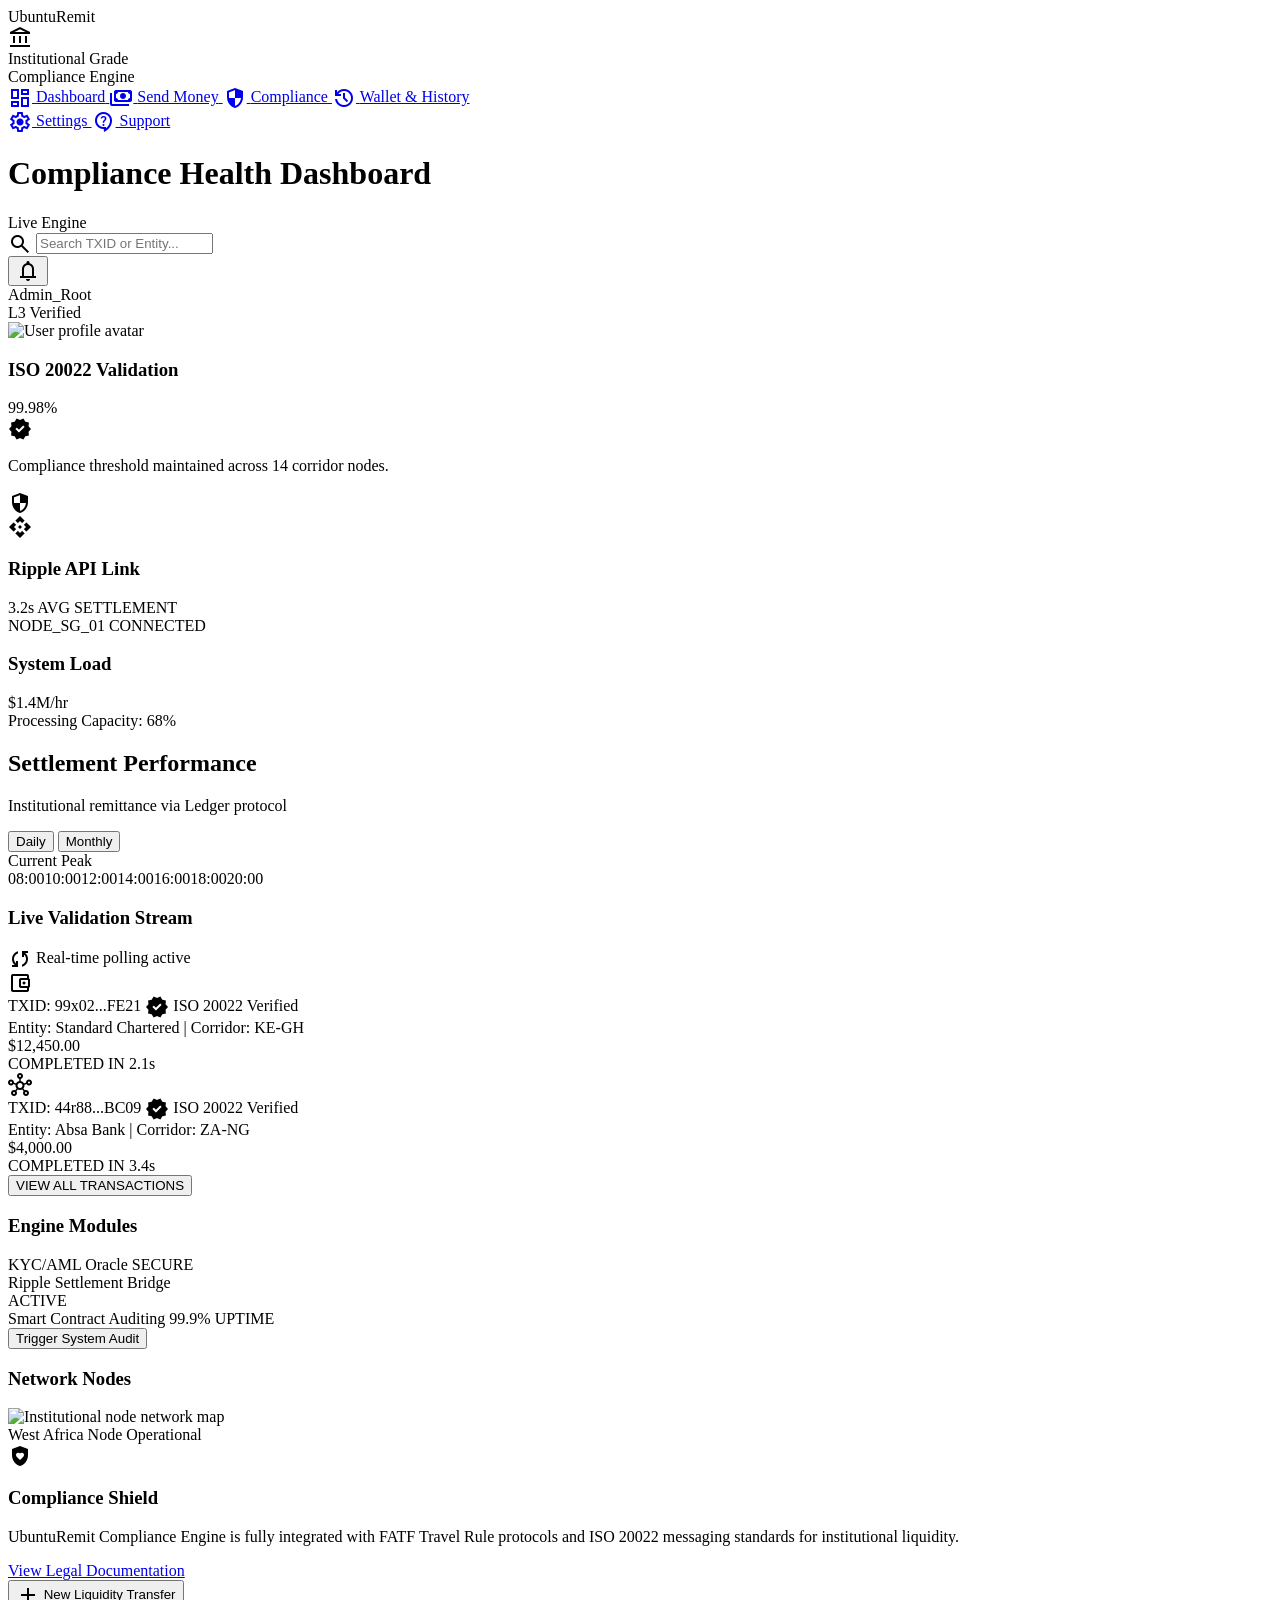
==== apps/web/compliance.html @ 3b30c659 "chore: bootstrap project scaffold, design docs, and the HTML client Bootstraps UbuntuRemit from the " ====
<!DOCTYPE html>

<html class="light" lang="en"><head>
<meta charset="utf-8"/>
<meta content="width=device-width, initial-scale=1.0" name="viewport"/>
<title>UbuntuRemit Compliance Engine</title>
<script src="https://cdn.tailwindcss.com?plugins=forms,container-queries"></script>
<link href="https://fonts.googleapis.com/css2?family=Manrope:wght@400;600;700;800&amp;family=Inter:wght@400;500;600&amp;display=swap" rel="stylesheet"/>
<link href="https://fonts.googleapis.com/css2?family=Material+Symbols+Outlined:wght,FILL@100..700,0..1&amp;display=swap" rel="stylesheet"/>
<link href="https://fonts.googleapis.com/css2?family=Material+Symbols+Outlined:wght,FILL@100..700,0..1&amp;display=swap" rel="stylesheet"/>
<script id="tailwind-config">
        tailwind.config = {
            darkMode: "class",
            theme: {
                extend: {
                    colors: {
                        "on-primary-fixed-variant": "#24501e",
                        "on-secondary": "#ffffff",
                        "outline-variant": "#c2c9bb",
                        "surface-container": "#edeeed",
                        "primary": "#164212",
                        "surface-dim": "#d9dad9",
                        "outline": "#72796d",
                        "on-primary": "#ffffff",
                        "on-primary-fixed": "#002201",
                        "tertiary": "#2b3b49",
                        "on-secondary-fixed": "#241a00",
                        "secondary-fixed": "#ffe088",
                        "on-surface": "#191c1c",
                        "on-tertiary-fixed-variant": "#394857",
                        "on-secondary-fixed-variant": "#574500",
                        "surface-variant": "#e1e3e2",
                        "on-surface-variant": "#42493e",
                        "on-secondary-container": "#745c00",
                        "secondary-fixed-dim": "#e9c349",
                        "secondary": "#735c00",
                        "on-error-container": "#93000a",
                        "surface-container-lowest": "#ffffff",
                        "error-container": "#ffdad6",
                        "tertiary-container": "#425261",
                        "on-primary-container": "#9ed090",
                        "primary-container": "#2e5a27",
                        "surface-container-low": "#f3f4f3",
                        "tertiary-fixed": "#d4e4f6",
                        "surface-container-highest": "#e1e3e2",
                        "surface-container-high": "#e7e8e7",
                        "on-error": "#ffffff",
                        "inverse-primary": "#a1d493",
                        "surface-bright": "#f9f9f8",
                        "background": "#f9f9f8",
                        "surface": "#f9f9f8",
                        "inverse-surface": "#2e3131",
                        "on-tertiary": "#ffffff",
                        "error": "#ba1a1a",
                        "tertiary-fixed-dim": "#b8c8da",
                        "secondary-container": "#fed65b",
                        "inverse-on-surface": "#f0f1f0",
                        "primary-fixed-dim": "#a1d493",
                        "primary-fixed": "#bdf0ad",
                        "on-background": "#191c1c",
                        "surface-tint": "#3c6934",
                        "on-tertiary-fixed": "#0d1d2a",
                        "on-tertiary-container": "#b4c5d6"
                    },
                    fontFamily: {
                        "headline": ["Manrope"],
                        "body": ["Inter"],
                        "label": ["Inter"]
                    },
                    borderRadius: {"DEFAULT": "0.25rem", "lg": "0.5rem", "xl": "1.5rem", "full": "9999px"},
                },
            },
        }
    </script>
<style>
        .material-symbols-outlined {
            font-variation-settings: 'FILL' 0, 'wght' 400, 'GRAD' 0, 'opsz' 24;
            vertical-align: middle;
        }
        .glass-nav {
            backdrop-filter: blur(20px);
            -webkit-backdrop-filter: blur(20px);
        }
        .custom-scrollbar::-webkit-scrollbar {
            width: 4px;
        }
        .custom-scrollbar::-webkit-scrollbar-track {
            background: transparent;
        }
        .custom-scrollbar::-webkit-scrollbar-thumb {
            background: #c2c9bb;
            border-radius: 10px;
        }
    </style>
</head>
<body class="bg-surface font-body text-on-surface antialiased custom-scrollbar">
<!-- SideNavBar Implementation -->
<aside class="hidden md:flex flex-col h-screen w-64 fixed left-0 top-0 bg-[#f9f9f8] border-r-0 z-40 py-6 space-y-4">
<div class="px-6 mb-8">
<div class="text-[#164212] font-black uppercase tracking-widest text-xs mb-1">UbuntuRemit</div>
<div class="flex items-center gap-2">
<div class="w-8 h-8 rounded-lg bg-primary flex items-center justify-center text-white">
<span class="material-symbols-outlined text-sm" data-icon="account_balance">account_balance</span>
</div>
<div>
<div class="font-headline font-semibold text-sm text-[#164212]">Institutional Grade</div>
<div class="text-[10px] text-outline uppercase tracking-tighter">Compliance Engine</div>
</div>
</div>
</div>
<nav class="flex-1 space-y-1">
<a class="flex items-center px-4 py-3 mx-2 text-slate-600 hover:bg-slate-200/50 rounded-xl transition-all duration-200 group" href="#">
<span class="material-symbols-outlined mr-3 group-hover:translate-x-1 transition-transform" data-icon="dashboard">dashboard</span>
<span class="font-headline font-semibold text-sm">Dashboard</span>
</a>
<a class="flex items-center px-4 py-3 mx-2 text-slate-600 hover:bg-slate-200/50 rounded-xl transition-all duration-200 group" href="send-money.html">
<span class="material-symbols-outlined mr-3 group-hover:translate-x-1 transition-transform" data-icon="payments">payments</span>
<span class="font-headline font-semibold text-sm">Send Money</span>
</a>
<a class="flex items-center px-4 py-3 mx-2 bg-[#164212] text-white rounded-xl transition-all duration-200" href="compliance.html">
<span class="material-symbols-outlined mr-3" data-icon="security" style="font-variation-settings: 'FILL' 1;">security</span>
<span class="font-headline font-semibold text-sm">Compliance</span>
</a>
<a class="flex items-center px-4 py-3 mx-2 text-slate-600 hover:bg-slate-200/50 rounded-xl transition-all duration-200 group" href="wallet.html">
<span class="material-symbols-outlined mr-3 group-hover:translate-x-1 transition-transform" data-icon="history">history</span>
<span class="font-headline font-semibold text-sm">Wallet &amp; History</span>
</a>
</nav>
<div class="px-4 mt-auto pt-4 space-y-1 border-t border-outline-variant/20">
<a class="flex items-center px-4 py-2 text-slate-600 hover:bg-slate-200/50 rounded-xl text-sm font-semibold" href="#">
<span class="material-symbols-outlined mr-3" data-icon="settings">settings</span> Settings
            </a>
<a class="flex items-center px-4 py-2 text-slate-600 hover:bg-slate-200/50 rounded-xl text-sm font-semibold" href="#">
<span class="material-symbols-outlined mr-3" data-icon="contact_support">contact_support</span> Support
            </a>
</div>
</aside>
<!-- TopAppBar Implementation -->
<header class="fixed top-0 w-full z-30 md:pl-64">
<div class="bg-[#f9f9f8]/70 backdrop-blur-md px-6 py-3 flex justify-between items-center shadow-sm shadow-[#191c1c]/5">
<div class="flex items-center gap-4">
<h1 class="font-headline tracking-tight font-bold text-lg text-[#164212]">Compliance Health Dashboard</h1>
<span class="bg-primary-fixed text-on-primary-fixed px-3 py-0.5 rounded-full text-[10px] font-bold uppercase tracking-widest">Live Engine</span>
</div>
<div class="flex items-center gap-4">
<div class="hidden sm:flex items-center bg-surface-container-high px-4 py-1.5 rounded-full">
<span class="material-symbols-outlined text-outline text-sm mr-2" data-icon="search">search</span>
<input class="bg-transparent border-none focus:ring-0 text-sm w-48 font-body" placeholder="Search TXID or Entity..." type="text"/>
</div>
<button class="p-2 text-slate-500 hover:bg-slate-100 rounded-full transition-colors relative">
<span class="material-symbols-outlined" data-icon="notifications">notifications</span>
<span class="absolute top-2 right-2 w-2 h-2 bg-secondary rounded-full border-2 border-white"></span>
</button>
<div class="flex items-center gap-3 pl-2 border-l border-outline-variant/30">
<div class="text-right hidden lg:block">
<div class="text-xs font-bold text-on-surface">Admin_Root</div>
<div class="text-[10px] text-outline font-semibold">L3 Verified</div>
</div>
<img alt="User profile avatar" class="w-8 h-8 rounded-full border border-primary/20 object-cover" data-alt="Close up portrait of a professional African man in a suit looking confident in an office setting" src="https://lh3.googleusercontent.com/aida-public/[base64]"/>
</div>
</div>
</div>
</header>
<!-- Main Content Canvas -->
<main class="pt-20 pb-12 md:pl-64 min-h-screen">
<div class="max-w-7xl mx-auto px-6">
<!-- Hero Stats Bento Grid -->
<div class="grid grid-cols-1 md:grid-cols-4 gap-6 mb-8">
<!-- ISO 20022 Success Rate -->
<div class="md:col-span-2 bg-surface-container-low p-6 rounded-xl relative overflow-hidden group">
<div class="relative z-10">
<div class="flex justify-between items-start mb-4">
<div>
<h3 class="text-outline-variant text-xs font-bold uppercase tracking-widest mb-1">ISO 20022 Validation</h3>
<div class="text-4xl font-headline font-black text-primary">99.98%</div>
</div>
<span class="material-symbols-outlined text-secondary text-4xl" data-icon="verified" style="font-variation-settings: 'FILL' 1;">verified</span>
</div>
<div class="flex items-end gap-1 h-12 mb-4">
<div class="w-full bg-primary/20 h-8 rounded-sm"></div>
<div class="w-full bg-primary/30 h-10 rounded-sm"></div>
<div class="w-full bg-primary/40 h-12 rounded-sm"></div>
<div class="w-full bg-primary h-11 rounded-sm"></div>
<div class="w-full bg-primary h-12 rounded-sm"></div>
<div class="w-full bg-primary/80 h-10 rounded-sm"></div>
</div>
<p class="text-sm text-on-surface-variant font-medium">Compliance threshold maintained across 14 corridor nodes.</p>
</div>
<div class="absolute -right-4 -bottom-4 opacity-5 group-hover:scale-110 transition-transform duration-700">
<span class="material-symbols-outlined text-9xl text-primary" data-icon="security">security</span>
</div>
</div>
<!-- Settlement Status Card -->
<div class="bg-surface-container p-6 rounded-xl flex flex-col justify-between">
<div>
<div class="flex items-center gap-2 mb-2">
<span class="material-symbols-outlined text-secondary text-lg" data-icon="api">api</span>
<h3 class="text-on-surface font-bold text-sm">Ripple API Link</h3>
</div>
<div class="flex items-baseline gap-2">
<span class="text-2xl font-headline font-bold text-on-surface">3.2s</span>
<span class="text-primary font-bold text-xs">AVG SETTLEMENT</span>
</div>
</div>
<div class="mt-4 flex items-center gap-2 text-[10px] font-bold">
<span class="w-2 h-2 rounded-full bg-primary"></span>
<span class="text-on-surface-variant">NODE_SG_01 CONNECTED</span>
</div>
</div>
<!-- Transaction Volume -->
<div class="bg-primary text-white p-6 rounded-xl flex flex-col justify-between">
<div>
<h3 class="text-primary-fixed-dim text-xs font-bold uppercase tracking-widest mb-1">System Load</h3>
<div class="text-2xl font-headline font-bold">$1.4M<span class="text-sm font-normal opacity-70">/hr</span></div>
</div>
<div class="mt-4 h-1.5 w-full bg-white/10 rounded-full overflow-hidden">
<div class="h-full bg-secondary-fixed w-2/3"></div>
</div>
<span class="text-[10px] font-bold mt-2 opacity-80 uppercase">Processing Capacity: 68%</span>
</div>
</div>
<!-- Visualization Section: Real-time Analytics -->
<div class="grid grid-cols-1 lg:grid-cols-3 gap-8">
<!-- Main Chart Area -->
<div class="lg:col-span-2 space-y-8">
<section class="bg-surface-container-lowest p-8 rounded-xl shadow-sm shadow-on-surface/5">
<div class="flex justify-between items-center mb-8">
<div>
<h2 class="font-headline font-extrabold text-xl text-primary">Settlement Performance</h2>
<p class="text-on-surface-variant text-sm">Institutional remittance via Ledger protocol</p>
</div>
<div class="flex gap-2">
<button class="px-4 py-1.5 rounded-full text-xs font-bold bg-surface-container-high text-on-surface">Daily</button>
<button class="px-4 py-1.5 rounded-full text-xs font-bold text-outline">Monthly</button>
</div>
</div>
<!-- Pseudo-Chart Visualization -->
<div class="relative h-64 w-full flex items-end justify-between px-2">
<div class="absolute inset-0 flex flex-col justify-between pointer-events-none">
<div class="border-b border-outline-variant/20 w-full h-0"></div>
<div class="border-b border-outline-variant/20 w-full h-0"></div>
<div class="border-b border-outline-variant/20 w-full h-0"></div>
<div class="border-b border-outline-variant/20 w-full h-0"></div>
</div>
<!-- Bars -->
<div class="w-8 bg-surface-container-high rounded-t-lg transition-all hover:bg-secondary h-[40%]"></div>
<div class="w-8 bg-surface-container-high rounded-t-lg transition-all hover:bg-secondary h-[60%]"></div>
<div class="w-8 bg-surface-container-high rounded-t-lg transition-all hover:bg-secondary h-[55%]"></div>
<div class="w-8 bg-primary rounded-t-lg transition-all hover:bg-primary-container h-[85%] relative group">
<div class="absolute -top-10 left-1/2 -translate-x-1/2 bg-on-surface text-white text-[10px] py-1 px-2 rounded opacity-0 group-hover:opacity-100 transition-opacity whitespace-nowrap">Current Peak</div>
</div>
<div class="w-8 bg-surface-container-high rounded-t-lg transition-all hover:bg-secondary h-[45%]"></div>
<div class="w-8 bg-surface-container-high rounded-t-lg transition-all hover:bg-secondary h-[70%]"></div>
<div class="w-8 bg-primary/60 rounded-t-lg transition-all hover:bg-primary h-[92%]"></div>
<div class="w-8 bg-surface-container-high rounded-t-lg transition-all hover:bg-secondary h-[50%]"></div>
<div class="w-8 bg-surface-container-high rounded-t-lg transition-all hover:bg-secondary h-[65%]"></div>
<div class="w-8 bg-secondary rounded-t-lg transition-all h-[10%]"></div>
</div>
<div class="flex justify-between mt-4 text-[10px] font-bold text-outline-variant px-2">
<span>08:00</span><span>10:00</span><span>12:00</span><span>14:00</span><span>16:00</span><span>18:00</span><span>20:00</span>
</div>
</section>
<!-- Transaction Health Feed -->
<section class="bg-surface-container-low rounded-xl overflow-hidden">
<div class="p-6 border-b border-outline-variant/20 flex justify-between items-center">
<h3 class="font-headline font-bold text-primary">Live Validation Stream</h3>
<div class="flex items-center gap-2 text-xs font-semibold text-on-surface-variant">
<span class="material-symbols-outlined text-sm text-primary" data-icon="sync">sync</span>
                                Real-time polling active
                            </div>
</div>
<div class="divide-y divide-outline-variant/10">
<!-- Stream Item 1 -->
<div class="p-4 flex items-center justify-between hover:bg-surface-container-high transition-colors">
<div class="flex items-center gap-4">
<div class="w-10 h-10 rounded-full bg-white flex items-center justify-center text-primary">
<span class="material-symbols-outlined" data-icon="account_balance_wallet">account_balance_wallet</span>
</div>
<div>
<div class="text-sm font-bold flex items-center gap-2">
                                            TXID: 99x02...FE21 
                                            <span class="flex items-center text-[10px] bg-primary-fixed text-on-primary-fixed px-2 py-0.5 rounded-full">
<span class="material-symbols-outlined text-[12px] mr-1" data-icon="verified" style="font-variation-settings: 'FILL' 1;">verified</span>
                                                ISO 20022 Verified
                                            </span>
</div>
<div class="text-[10px] text-outline uppercase tracking-tight">Entity: Standard Chartered | Corridor: KE-GH</div>
</div>
</div>
<div class="text-right">
<div class="text-sm font-black text-on-surface">$12,450.00</div>
<div class="text-[10px] font-bold text-primary">COMPLETED IN 2.1s</div>
</div>
</div>
<!-- Stream Item 2 -->
<div class="p-4 flex items-center justify-between hover:bg-surface-container-high transition-colors">
<div class="flex items-center gap-4">
<div class="w-10 h-10 rounded-full bg-white flex items-center justify-center text-primary">
<span class="material-symbols-outlined" data-icon="hub">hub</span>
</div>
<div>
<div class="text-sm font-bold flex items-center gap-2">
                                            TXID: 44r88...BC09 
                                            <span class="flex items-center text-[10px] bg-primary-fixed text-on-primary-fixed px-2 py-0.5 rounded-full">
<span class="material-symbols-outlined text-[12px] mr-1" data-icon="verified" style="font-variation-settings: 'FILL' 1;">verified</span>
                                                ISO 20022 Verified
                                            </span>
</div>
<div class="text-[10px] text-outline uppercase tracking-tight">Entity: Absa Bank | Corridor: ZA-NG</div>
</div>
</div>
<div class="text-right">
<div class="text-sm font-black text-on-surface">$4,000.00</div>
<div class="text-[10px] font-bold text-primary">COMPLETED IN 3.4s</div>
</div>
</div>
</div>
<button class="w-full py-4 text-xs font-bold text-primary hover:bg-primary/5 transition-colors">VIEW ALL TRANSACTIONS</button>
</section>
</div>
<!-- Right Sidebar Modules -->
<div class="space-y-8">
<!-- Compliance Engine Status -->
<section class="bg-surface-container-highest p-6 rounded-xl relative overflow-hidden">
<h3 class="font-headline font-bold text-on-surface mb-6">Engine Modules</h3>
<div class="space-y-4 relative z-10">
<div class="flex items-center justify-between">
<span class="text-sm font-medium">KYC/AML Oracle</span>
<span class="text-[10px] font-bold bg-primary text-white px-2 py-0.5 rounded">SECURE</span>
</div>
<div class="flex items-center justify-between">
<span class="text-sm font-medium">Ripple Settlement Bridge</span>
<div class="flex items-center gap-1">
<span class="w-1.5 h-1.5 rounded-full bg-primary animate-pulse"></span>
<span class="text-[10px] font-bold text-primary">ACTIVE</span>
</div>
</div>
<div class="flex items-center justify-between">
<span class="text-sm font-medium">Smart Contract Auditing</span>
<span class="text-[10px] font-bold bg-secondary text-on-secondary-fixed px-2 py-0.5 rounded">99.9% UPTIME</span>
</div>
</div>
<div class="mt-8 pt-6 border-t border-outline-variant/30 text-center">
<button class="w-full bg-primary text-white py-3 rounded-xl font-bold text-sm shadow-md shadow-primary/20 hover:scale-[1.02] transition-transform">Trigger System Audit</button>
</div>
<!-- Background Pattern -->
<div class="absolute -top-10 -right-10 w-32 h-32 bg-primary/5 rounded-full blur-3xl"></div>
</section>
<!-- Map/Corridor Health -->
<section class="bg-surface-container-low p-6 rounded-xl">
<h3 class="font-headline font-bold text-on-surface mb-4">Network Nodes</h3>
<div class="aspect-square bg-surface-container-high rounded-xl mb-4 relative overflow-hidden">
<img alt="Institutional node network map" class="w-full h-full object-cover opacity-80 mix-blend-multiply" data-alt="Modern stylized map of Africa and Europe with glowing connection lines and dots representing bank data nodes" src="https://lh3.googleusercontent.com/aida-public/[base64]"/>
<div class="absolute top-1/2 left-1/2 w-4 h-4 bg-secondary rounded-full border-4 border-white shadow-lg animate-ping"></div>
<div class="absolute top-1/4 right-1/3 w-3 h-3 bg-primary rounded-full border-2 border-white shadow-lg"></div>
<div class="absolute bottom-1/4 left-1/3 w-3 h-3 bg-primary rounded-full border-2 border-white shadow-lg"></div>
</div>
<div class="flex justify-between items-center text-xs font-bold text-outline uppercase tracking-wider">
<span>West Africa Node</span>
<span class="text-primary">Operational</span>
</div>
</section>
<!-- Trust Shield Glass Card -->
<div class="bg-white/40 backdrop-blur-xl p-6 rounded-xl border border-white/50 shadow-xl shadow-primary/5">
<div class="flex items-center gap-3 mb-4">
<div class="w-10 h-10 rounded-full bg-secondary-fixed flex items-center justify-center">
<span class="material-symbols-outlined text-secondary" data-icon="shield_with_heart" style="font-variation-settings: 'FILL' 1;">shield_with_heart</span>
</div>
<h3 class="font-headline font-extrabold text-primary">Compliance Shield</h3>
</div>
<p class="text-xs text-on-surface-variant leading-relaxed mb-4">
                            UbuntuRemit Compliance Engine is fully integrated with FATF Travel Rule protocols and ISO 20022 messaging standards for institutional liquidity.
                        </p>
<a class="text-xs font-black text-secondary uppercase tracking-widest border-b-2 border-secondary/20 pb-1" href="#">View Legal Documentation</a>
</div>
</div>
</div>
</div>
</main>
<!-- Floating Action for Admins -->
<div class="fixed bottom-8 right-8 z-50">
<button class="flex items-center gap-2 bg-primary text-white px-6 py-4 rounded-full shadow-2xl shadow-primary/40 hover:scale-105 active:scale-95 transition-all">
<span class="material-symbols-outlined" data-icon="add">add</span>
<span class="font-headline font-bold uppercase tracking-widest text-xs">New Liquidity Transfer</span>
</button>
</div>
</body></html>
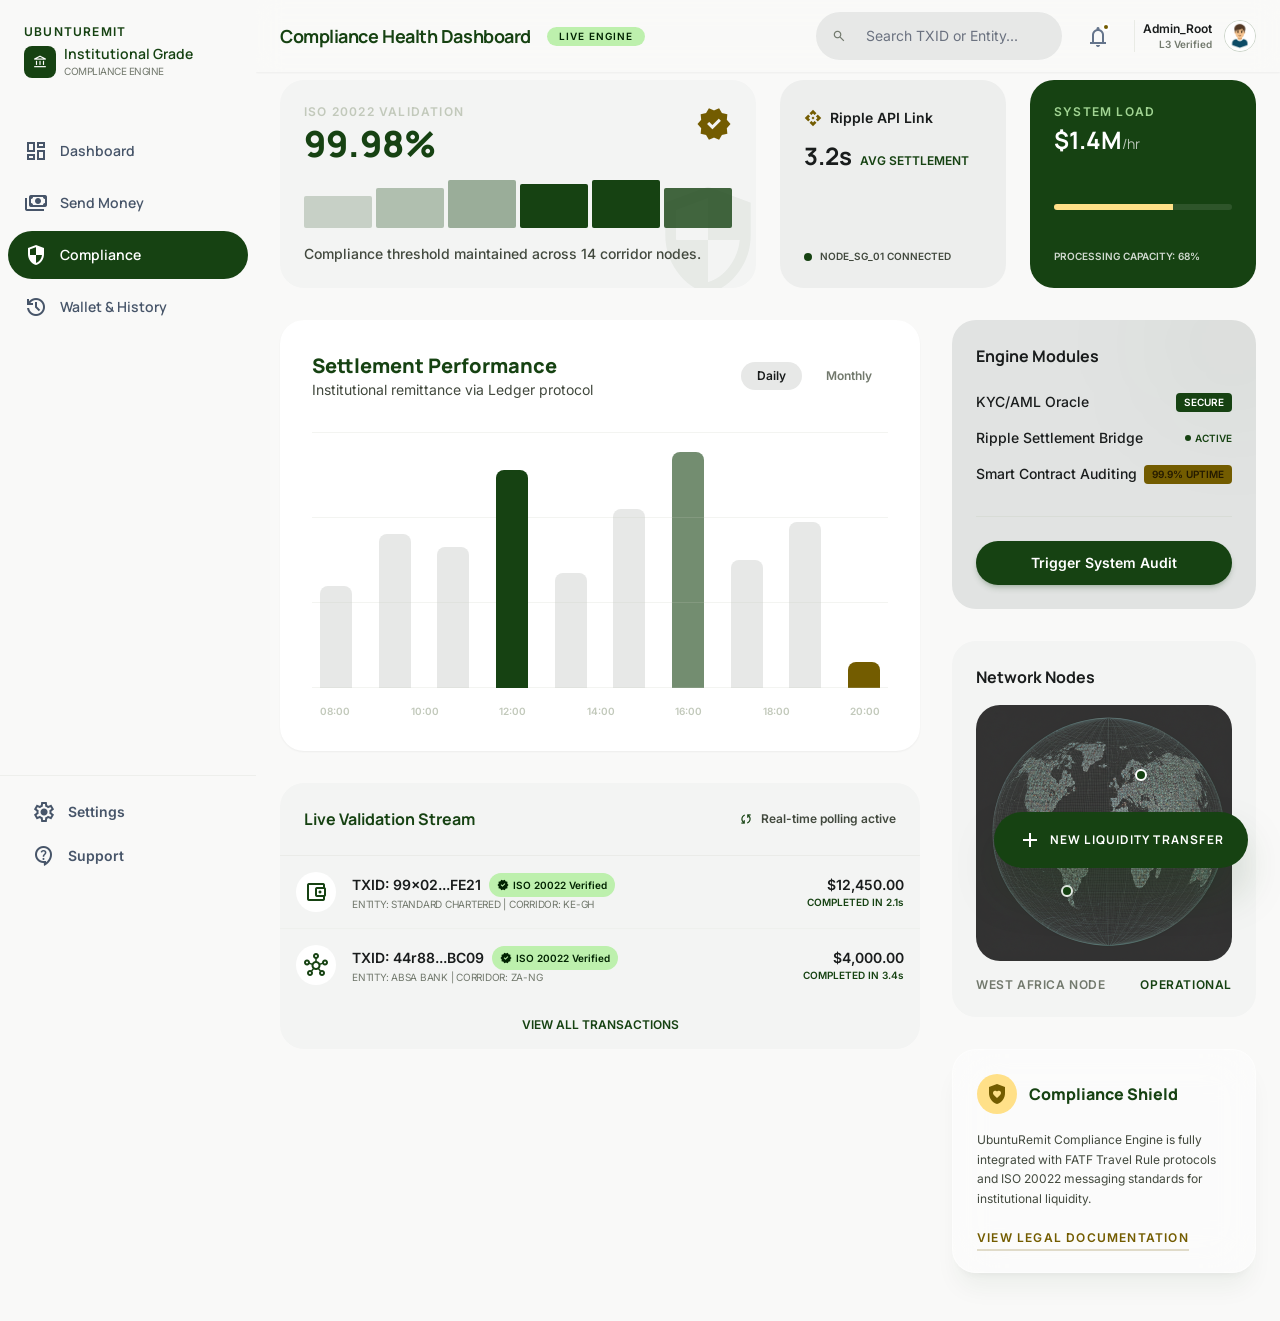
==== commit 432fc38f: "feat(web): T024 self-host external runtime dependencies (Tailwind JS, Google Fonts, and avatars)" ====
--- a/apps/web/compliance.html
+++ b/apps/web/compliance.html
@@ -4,10 +4,8 @@
 <meta charset="utf-8"/>
 <meta content="width=device-width, initial-scale=1.0" name="viewport"/>
 <title>UbuntuRemit Compliance Engine</title>
-<script src="https://cdn.tailwindcss.com?plugins=forms,container-queries"></script>
-<link href="https://fonts.googleapis.com/css2?family=Manrope:wght@400;600;700;800&amp;family=Inter:wght@400;500;600&amp;display=swap" rel="stylesheet"/>
-<link href="https://fonts.googleapis.com/css2?family=Material+Symbols+Outlined:wght,FILL@100..700,0..1&amp;display=swap" rel="stylesheet"/>
-<link href="https://fonts.googleapis.com/css2?family=Material+Symbols+Outlined:wght,FILL@100..700,0..1&amp;display=swap" rel="stylesheet"/>
+<script src="assets/tailwind.js"></script>
+<link href="assets/fonts.css" rel="stylesheet"/>
 <script id="tailwind-config">
         tailwind.config = {
             darkMode: "class",
@@ -156,7 +154,7 @@
 <div class="text-xs font-bold text-on-surface">Admin_Root</div>
 <div class="text-[10px] text-outline font-semibold">L3 Verified</div>
 </div>
-<img alt="User profile avatar" class="w-8 h-8 rounded-full border border-primary/20 object-cover" data-alt="Close up portrait of a professional African man in a suit looking confident in an office setting" src="https://lh3.googleusercontent.com/aida-public/[base64]"/>
+<img alt="User profile avatar" class="w-8 h-8 rounded-full border border-primary/20 object-cover" data-alt="Close up portrait of a professional African man in a suit looking confident in an office setting" src="assets/images/compliance_reviewer1.png"/>
 </div>
 </div>
 </div>
@@ -350,7 +348,7 @@
 <section class="bg-surface-container-low p-6 rounded-xl">
 <h3 class="font-headline font-bold text-on-surface mb-4">Network Nodes</h3>
 <div class="aspect-square bg-surface-container-high rounded-xl mb-4 relative overflow-hidden">
-<img alt="Institutional node network map" class="w-full h-full object-cover opacity-80 mix-blend-multiply" data-alt="Modern stylized map of Africa and Europe with glowing connection lines and dots representing bank data nodes" src="https://lh3.googleusercontent.com/aida-public/[base64]"/>
+<img alt="Institutional node network map" class="w-full h-full object-cover opacity-80 mix-blend-multiply" data-alt="Modern stylized map of Africa and Europe with glowing connection lines and dots representing bank data nodes" src="assets/images/compliance_reviewer2.png"/>
 <div class="absolute top-1/2 left-1/2 w-4 h-4 bg-secondary rounded-full border-4 border-white shadow-lg animate-ping"></div>
 <div class="absolute top-1/4 right-1/3 w-3 h-3 bg-primary rounded-full border-2 border-white shadow-lg"></div>
 <div class="absolute bottom-1/4 left-1/3 w-3 h-3 bg-primary rounded-full border-2 border-white shadow-lg"></div>
--- a/apps/web/assets/fonts.css
+++ b/apps/web/assets/fonts.css
@@ -0,0 +1,487 @@
+
+/* https://fonts.googleapis.com/css2?family=Manrope:wght@400;500;600;700;800&family=Inter:wght@400;500;600&display=swap */
+/* cyrillic-ext */
+@font-face {
+  font-family: 'Inter';
+  font-style: normal;
+  font-weight: 400;
+  font-display: swap;
+  src: url(fonts/font_8.woff2) format('woff2');
+  unicode-range: U+0460-052F, U+1C80-1C8A, U+20B4, U+2DE0-2DFF, U+A640-A69F, U+FE2E-FE2F;
+}
+/* cyrillic */
+@font-face {
+  font-family: 'Inter';
+  font-style: normal;
+  font-weight: 400;
+  font-display: swap;
+  src: url(fonts/font_13.woff2) format('woff2');
+  unicode-range: U+0301, U+0400-045F, U+0490-0491, U+04B0-04B1, U+2116;
+}
+/* greek-ext */
+@font-face {
+  font-family: 'Inter';
+  font-style: normal;
+  font-weight: 400;
+  font-display: swap;
+  src: url(fonts/font_7.woff2) format('woff2');
+  unicode-range: U+1F00-1FFF;
+}
+/* greek */
+@font-face {
+  font-family: 'Inter';
+  font-style: normal;
+  font-weight: 400;
+  font-display: swap;
+  src: url(fonts/font_4.woff2) format('woff2');
+  unicode-range: U+0370-0377, U+037A-037F, U+0384-038A, U+038C, U+038E-03A1, U+03A3-03FF;
+}
+/* vietnamese */
+@font-face {
+  font-family: 'Inter';
+  font-style: normal;
+  font-weight: 400;
+  font-display: swap;
+  src: url(fonts/font_6.woff2) format('woff2');
+  unicode-range: U+0102-0103, U+0110-0111, U+0128-0129, U+0168-0169, U+01A0-01A1, U+01AF-01B0, U+0300-0301, U+0303-0304, U+0308-0309, U+0323, U+0329, U+1EA0-1EF9, U+20AB;
+}
+/* latin-ext */
+@font-face {
+  font-family: 'Inter';
+  font-style: normal;
+  font-weight: 400;
+  font-display: swap;
+  src: url(fonts/font_11.woff2) format('woff2');
+  unicode-range: U+0100-02BA, U+02BD-02C5, U+02C7-02CC, U+02CE-02D7, U+02DD-02FF, U+0304, U+0308, U+0329, U+1D00-1DBF, U+1E00-1E9F, U+1EF2-1EFF, U+2020, U+20A0-20AB, U+20AD-20C0, U+2113, U+2C60-2C7F, U+A720-A7FF;
+}
+/* latin */
+@font-face {
+  font-family: 'Inter';
+  font-style: normal;
+  font-weight: 400;
+  font-display: swap;
+  src: url(fonts/font_5.woff2) format('woff2');
+  unicode-range: U+0000-00FF, U+0131, U+0152-0153, U+02BB-02BC, U+02C6, U+02DA, U+02DC, U+0304, U+0308, U+0329, U+2000-206F, U+20AC, U+2122, U+2191, U+2193, U+2212, U+2215, U+FEFF, U+FFFD;
+}
+/* cyrillic-ext */
+@font-face {
+  font-family: 'Inter';
+  font-style: normal;
+  font-weight: 500;
+  font-display: swap;
+  src: url(fonts/font_8.woff2) format('woff2');
+  unicode-range: U+0460-052F, U+1C80-1C8A, U+20B4, U+2DE0-2DFF, U+A640-A69F, U+FE2E-FE2F;
+}
+/* cyrillic */
+@font-face {
+  font-family: 'Inter';
+  font-style: normal;
+  font-weight: 500;
+  font-display: swap;
+  src: url(fonts/font_13.woff2) format('woff2');
+  unicode-range: U+0301, U+0400-045F, U+0490-0491, U+04B0-04B1, U+2116;
+}
+/* greek-ext */
+@font-face {
+  font-family: 'Inter';
+  font-style: normal;
+  font-weight: 500;
+  font-display: swap;
+  src: url(fonts/font_7.woff2) format('woff2');
+  unicode-range: U+1F00-1FFF;
+}
+/* greek */
+@font-face {
+  font-family: 'Inter';
+  font-style: normal;
+  font-weight: 500;
+  font-display: swap;
+  src: url(fonts/font_4.woff2) format('woff2');
+  unicode-range: U+0370-0377, U+037A-037F, U+0384-038A, U+038C, U+038E-03A1, U+03A3-03FF;
+}
+/* vietnamese */
+@font-face {
+  font-family: 'Inter';
+  font-style: normal;
+  font-weight: 500;
+  font-display: swap;
+  src: url(fonts/font_6.woff2) format('woff2');
+  unicode-range: U+0102-0103, U+0110-0111, U+0128-0129, U+0168-0169, U+01A0-01A1, U+01AF-01B0, U+0300-0301, U+0303-0304, U+0308-0309, U+0323, U+0329, U+1EA0-1EF9, U+20AB;
+}
+/* latin-ext */
+@font-face {
+  font-family: 'Inter';
+  font-style: normal;
+  font-weight: 500;
+  font-display: swap;
+  src: url(fonts/font_11.woff2) format('woff2');
+  unicode-range: U+0100-02BA, U+02BD-02C5, U+02C7-02CC, U+02CE-02D7, U+02DD-02FF, U+0304, U+0308, U+0329, U+1D00-1DBF, U+1E00-1E9F, U+1EF2-1EFF, U+2020, U+20A0-20AB, U+20AD-20C0, U+2113, U+2C60-2C7F, U+A720-A7FF;
+}
+/* latin */
+@font-face {
+  font-family: 'Inter';
+  font-style: normal;
+  font-weight: 500;
+  font-display: swap;
+  src: url(fonts/font_5.woff2) format('woff2');
+  unicode-range: U+0000-00FF, U+0131, U+0152-0153, U+02BB-02BC, U+02C6, U+02DA, U+02DC, U+0304, U+0308, U+0329, U+2000-206F, U+20AC, U+2122, U+2191, U+2193, U+2212, U+2215, U+FEFF, U+FFFD;
+}
+/* cyrillic-ext */
+@font-face {
+  font-family: 'Inter';
+  font-style: normal;
+  font-weight: 600;
+  font-display: swap;
+  src: url(fonts/font_8.woff2) format('woff2');
+  unicode-range: U+0460-052F, U+1C80-1C8A, U+20B4, U+2DE0-2DFF, U+A640-A69F, U+FE2E-FE2F;
+}
+/* cyrillic */
+@font-face {
+  font-family: 'Inter';
+  font-style: normal;
+  font-weight: 600;
+  font-display: swap;
+  src: url(fonts/font_13.woff2) format('woff2');
+  unicode-range: U+0301, U+0400-045F, U+0490-0491, U+04B0-04B1, U+2116;
+}
+/* greek-ext */
+@font-face {
+  font-family: 'Inter';
+  font-style: normal;
+  font-weight: 600;
+  font-display: swap;
+  src: url(fonts/font_7.woff2) format('woff2');
+  unicode-range: U+1F00-1FFF;
+}
+/* greek */
+@font-face {
+  font-family: 'Inter';
+  font-style: normal;
+  font-weight: 600;
+  font-display: swap;
+  src: url(fonts/font_4.woff2) format('woff2');
+  unicode-range: U+0370-0377, U+037A-037F, U+0384-038A, U+038C, U+038E-03A1, U+03A3-03FF;
+}
+/* vietnamese */
+@font-face {
+  font-family: 'Inter';
+  font-style: normal;
+  font-weight: 600;
+  font-display: swap;
+  src: url(fonts/font_6.woff2) format('woff2');
+  unicode-range: U+0102-0103, U+0110-0111, U+0128-0129, U+0168-0169, U+01A0-01A1, U+01AF-01B0, U+0300-0301, U+0303-0304, U+0308-0309, U+0323, U+0329, U+1EA0-1EF9, U+20AB;
+}
+/* latin-ext */
+@font-face {
+  font-family: 'Inter';
+  font-style: normal;
+  font-weight: 600;
+  font-display: swap;
+  src: url(fonts/font_11.woff2) format('woff2');
+  unicode-range: U+0100-02BA, U+02BD-02C5, U+02C7-02CC, U+02CE-02D7, U+02DD-02FF, U+0304, U+0308, U+0329, U+1D00-1DBF, U+1E00-1E9F, U+1EF2-1EFF, U+2020, U+20A0-20AB, U+20AD-20C0, U+2113, U+2C60-2C7F, U+A720-A7FF;
+}
+/* latin */
+@font-face {
+  font-family: 'Inter';
+  font-style: normal;
+  font-weight: 600;
+  font-display: swap;
+  src: url(fonts/font_5.woff2) format('woff2');
+  unicode-range: U+0000-00FF, U+0131, U+0152-0153, U+02BB-02BC, U+02C6, U+02DA, U+02DC, U+0304, U+0308, U+0329, U+2000-206F, U+20AC, U+2122, U+2191, U+2193, U+2212, U+2215, U+FEFF, U+FFFD;
+}
+/* cyrillic-ext */
+@font-face {
+  font-family: 'Manrope';
+  font-style: normal;
+  font-weight: 400;
+  font-display: swap;
+  src: url(fonts/font_3.woff2) format('woff2');
+  unicode-range: U+0460-052F, U+1C80-1C8A, U+20B4, U+2DE0-2DFF, U+A640-A69F, U+FE2E-FE2F;
+}
+/* cyrillic */
+@font-face {
+  font-family: 'Manrope';
+  font-style: normal;
+  font-weight: 400;
+  font-display: swap;
+  src: url(fonts/font_9.woff2) format('woff2');
+  unicode-range: U+0301, U+0400-045F, U+0490-0491, U+04B0-04B1, U+2116;
+}
+/* greek */
+@font-face {
+  font-family: 'Manrope';
+  font-style: normal;
+  font-weight: 400;
+  font-display: swap;
+  src: url(fonts/font_12.woff2) format('woff2');
+  unicode-range: U+0370-0377, U+037A-037F, U+0384-038A, U+038C, U+038E-03A1, U+03A3-03FF;
+}
+/* vietnamese */
+@font-face {
+  font-family: 'Manrope';
+  font-style: normal;
+  font-weight: 400;
+  font-display: swap;
+  src: url(fonts/font_1.woff2) format('woff2');
+  unicode-range: U+0102-0103, U+0110-0111, U+0128-0129, U+0168-0169, U+01A0-01A1, U+01AF-01B0, U+0300-0301, U+0303-0304, U+0308-0309, U+0323, U+0329, U+1EA0-1EF9, U+20AB;
+}
+/* latin-ext */
+@font-face {
+  font-family: 'Manrope';
+  font-style: normal;
+  font-weight: 400;
+  font-display: swap;
+  src: url(fonts/font_2.woff2) format('woff2');
+  unicode-range: U+0100-02BA, U+02BD-02C5, U+02C7-02CC, U+02CE-02D7, U+02DD-02FF, U+0304, U+0308, U+0329, U+1D00-1DBF, U+1E00-1E9F, U+1EF2-1EFF, U+2020, U+20A0-20AB, U+20AD-20C0, U+2113, U+2C60-2C7F, U+A720-A7FF;
+}
+/* latin */
+@font-face {
+  font-family: 'Manrope';
+  font-style: normal;
+  font-weight: 400;
+  font-display: swap;
+  src: url(fonts/font_10.woff2) format('woff2');
+  unicode-range: U+0000-00FF, U+0131, U+0152-0153, U+02BB-02BC, U+02C6, U+02DA, U+02DC, U+0304, U+0308, U+0329, U+2000-206F, U+20AC, U+2122, U+2191, U+2193, U+2212, U+2215, U+FEFF, U+FFFD;
+}
+/* cyrillic-ext */
+@font-face {
+  font-family: 'Manrope';
+  font-style: normal;
+  font-weight: 500;
+  font-display: swap;
+  src: url(fonts/font_3.woff2) format('woff2');
+  unicode-range: U+0460-052F, U+1C80-1C8A, U+20B4, U+2DE0-2DFF, U+A640-A69F, U+FE2E-FE2F;
+}
+/* cyrillic */
+@font-face {
+  font-family: 'Manrope';
+  font-style: normal;
+  font-weight: 500;
+  font-display: swap;
+  src: url(fonts/font_9.woff2) format('woff2');
+  unicode-range: U+0301, U+0400-045F, U+0490-0491, U+04B0-04B1, U+2116;
+}
+/* greek */
+@font-face {
+  font-family: 'Manrope';
+  font-style: normal;
+  font-weight: 500;
+  font-display: swap;
+  src: url(fonts/font_12.woff2) format('woff2');
+  unicode-range: U+0370-0377, U+037A-037F, U+0384-038A, U+038C, U+038E-03A1, U+03A3-03FF;
+}
+/* vietnamese */
+@font-face {
+  font-family: 'Manrope';
+  font-style: normal;
+  font-weight: 500;
+  font-display: swap;
+  src: url(fonts/font_1.woff2) format('woff2');
+  unicode-range: U+0102-0103, U+0110-0111, U+0128-0129, U+0168-0169, U+01A0-01A1, U+01AF-01B0, U+0300-0301, U+0303-0304, U+0308-0309, U+0323, U+0329, U+1EA0-1EF9, U+20AB;
+}
+/* latin-ext */
+@font-face {
+  font-family: 'Manrope';
+  font-style: normal;
+  font-weight: 500;
+  font-display: swap;
+  src: url(fonts/font_2.woff2) format('woff2');
+  unicode-range: U+0100-02BA, U+02BD-02C5, U+02C7-02CC, U+02CE-02D7, U+02DD-02FF, U+0304, U+0308, U+0329, U+1D00-1DBF, U+1E00-1E9F, U+1EF2-1EFF, U+2020, U+20A0-20AB, U+20AD-20C0, U+2113, U+2C60-2C7F, U+A720-A7FF;
+}
+/* latin */
+@font-face {
+  font-family: 'Manrope';
+  font-style: normal;
+  font-weight: 500;
+  font-display: swap;
+  src: url(fonts/font_10.woff2) format('woff2');
+  unicode-range: U+0000-00FF, U+0131, U+0152-0153, U+02BB-02BC, U+02C6, U+02DA, U+02DC, U+0304, U+0308, U+0329, U+2000-206F, U+20AC, U+2122, U+2191, U+2193, U+2212, U+2215, U+FEFF, U+FFFD;
+}
+/* cyrillic-ext */
+@font-face {
+  font-family: 'Manrope';
+  font-style: normal;
+  font-weight: 600;
+  font-display: swap;
+  src: url(fonts/font_3.woff2) format('woff2');
+  unicode-range: U+0460-052F, U+1C80-1C8A, U+20B4, U+2DE0-2DFF, U+A640-A69F, U+FE2E-FE2F;
+}
+/* cyrillic */
+@font-face {
+  font-family: 'Manrope';
+  font-style: normal;
+  font-weight: 600;
+  font-display: swap;
+  src: url(fonts/font_9.woff2) format('woff2');
+  unicode-range: U+0301, U+0400-045F, U+0490-0491, U+04B0-04B1, U+2116;
+}
+/* greek */
+@font-face {
+  font-family: 'Manrope';
+  font-style: normal;
+  font-weight: 600;
+  font-display: swap;
+  src: url(fonts/font_12.woff2) format('woff2');
+  unicode-range: U+0370-0377, U+037A-037F, U+0384-038A, U+038C, U+038E-03A1, U+03A3-03FF;
+}
+/* vietnamese */
+@font-face {
+  font-family: 'Manrope';
+  font-style: normal;
+  font-weight: 600;
+  font-display: swap;
+  src: url(fonts/font_1.woff2) format('woff2');
+  unicode-range: U+0102-0103, U+0110-0111, U+0128-0129, U+0168-0169, U+01A0-01A1, U+01AF-01B0, U+0300-0301, U+0303-0304, U+0308-0309, U+0323, U+0329, U+1EA0-1EF9, U+20AB;
+}
+/* latin-ext */
+@font-face {
+  font-family: 'Manrope';
+  font-style: normal;
+  font-weight: 600;
+  font-display: swap;
+  src: url(fonts/font_2.woff2) format('woff2');
+  unicode-range: U+0100-02BA, U+02BD-02C5, U+02C7-02CC, U+02CE-02D7, U+02DD-02FF, U+0304, U+0308, U+0329, U+1D00-1DBF, U+1E00-1E9F, U+1EF2-1EFF, U+2020, U+20A0-20AB, U+20AD-20C0, U+2113, U+2C60-2C7F, U+A720-A7FF;
+}
+/* latin */
+@font-face {
+  font-family: 'Manrope';
+  font-style: normal;
+  font-weight: 600;
+  font-display: swap;
+  src: url(fonts/font_10.woff2) format('woff2');
+  unicode-range: U+0000-00FF, U+0131, U+0152-0153, U+02BB-02BC, U+02C6, U+02DA, U+02DC, U+0304, U+0308, U+0329, U+2000-206F, U+20AC, U+2122, U+2191, U+2193, U+2212, U+2215, U+FEFF, U+FFFD;
+}
+/* cyrillic-ext */
+@font-face {
+  font-family: 'Manrope';
+  font-style: normal;
+  font-weight: 700;
+  font-display: swap;
+  src: url(fonts/font_3.woff2) format('woff2');
+  unicode-range: U+0460-052F, U+1C80-1C8A, U+20B4, U+2DE0-2DFF, U+A640-A69F, U+FE2E-FE2F;
+}
+/* cyrillic */
+@font-face {
+  font-family: 'Manrope';
+  font-style: normal;
+  font-weight: 700;
+  font-display: swap;
+  src: url(fonts/font_9.woff2) format('woff2');
+  unicode-range: U+0301, U+0400-045F, U+0490-0491, U+04B0-04B1, U+2116;
+}
+/* greek */
+@font-face {
+  font-family: 'Manrope';
+  font-style: normal;
+  font-weight: 700;
+  font-display: swap;
+  src: url(fonts/font_12.woff2) format('woff2');
+  unicode-range: U+0370-0377, U+037A-037F, U+0384-038A, U+038C, U+038E-03A1, U+03A3-03FF;
+}
+/* vietnamese */
+@font-face {
+  font-family: 'Manrope';
+  font-style: normal;
+  font-weight: 700;
+  font-display: swap;
+  src: url(fonts/font_1.woff2) format('woff2');
+  unicode-range: U+0102-0103, U+0110-0111, U+0128-0129, U+0168-0169, U+01A0-01A1, U+01AF-01B0, U+0300-0301, U+0303-0304, U+0308-0309, U+0323, U+0329, U+1EA0-1EF9, U+20AB;
+}
+/* latin-ext */
+@font-face {
+  font-family: 'Manrope';
+  font-style: normal;
+  font-weight: 700;
+  font-display: swap;
+  src: url(fonts/font_2.woff2) format('woff2');
+  unicode-range: U+0100-02BA, U+02BD-02C5, U+02C7-02CC, U+02CE-02D7, U+02DD-02FF, U+0304, U+0308, U+0329, U+1D00-1DBF, U+1E00-1E9F, U+1EF2-1EFF, U+2020, U+20A0-20AB, U+20AD-20C0, U+2113, U+2C60-2C7F, U+A720-A7FF;
+}
+/* latin */
+@font-face {
+  font-family: 'Manrope';
+  font-style: normal;
+  font-weight: 700;
+  font-display: swap;
+  src: url(fonts/font_10.woff2) format('woff2');
+  unicode-range: U+0000-00FF, U+0131, U+0152-0153, U+02BB-02BC, U+02C6, U+02DA, U+02DC, U+0304, U+0308, U+0329, U+2000-206F, U+20AC, U+2122, U+2191, U+2193, U+2212, U+2215, U+FEFF, U+FFFD;
+}
+/* cyrillic-ext */
+@font-face {
+  font-family: 'Manrope';
+  font-style: normal;
+  font-weight: 800;
+  font-display: swap;
+  src: url(fonts/font_3.woff2) format('woff2');
+  unicode-range: U+0460-052F, U+1C80-1C8A, U+20B4, U+2DE0-2DFF, U+A640-A69F, U+FE2E-FE2F;
+}
+/* cyrillic */
+@font-face {
+  font-family: 'Manrope';
+  font-style: normal;
+  font-weight: 800;
+  font-display: swap;
+  src: url(fonts/font_9.woff2) format('woff2');
+  unicode-range: U+0301, U+0400-045F, U+0490-0491, U+04B0-04B1, U+2116;
+}
+/* greek */
+@font-face {
+  font-family: 'Manrope';
+  font-style: normal;
+  font-weight: 800;
+  font-display: swap;
+  src: url(fonts/font_12.woff2) format('woff2');
+  unicode-range: U+0370-0377, U+037A-037F, U+0384-038A, U+038C, U+038E-03A1, U+03A3-03FF;
+}
+/* vietnamese */
+@font-face {
+  font-family: 'Manrope';
+  font-style: normal;
+  font-weight: 800;
+  font-display: swap;
+  src: url(fonts/font_1.woff2) format('woff2');
+  unicode-range: U+0102-0103, U+0110-0111, U+0128-0129, U+0168-0169, U+01A0-01A1, U+01AF-01B0, U+0300-0301, U+0303-0304, U+0308-0309, U+0323, U+0329, U+1EA0-1EF9, U+20AB;
+}
+/* latin-ext */
+@font-face {
+  font-family: 'Manrope';
+  font-style: normal;
+  font-weight: 800;
+  font-display: swap;
+  src: url(fonts/font_2.woff2) format('woff2');
+  unicode-range: U+0100-02BA, U+02BD-02C5, U+02C7-02CC, U+02CE-02D7, U+02DD-02FF, U+0304, U+0308, U+0329, U+1D00-1DBF, U+1E00-1E9F, U+1EF2-1EFF, U+2020, U+20A0-20AB, U+20AD-20C0, U+2113, U+2C60-2C7F, U+A720-A7FF;
+}
+/* latin */
+@font-face {
+  font-family: 'Manrope';
+  font-style: normal;
+  font-weight: 800;
+  font-display: swap;
+  src: url(fonts/font_10.woff2) format('woff2');
+  unicode-range: U+0000-00FF, U+0131, U+0152-0153, U+02BB-02BC, U+02C6, U+02DA, U+02DC, U+0304, U+0308, U+0329, U+2000-206F, U+20AC, U+2122, U+2191, U+2193, U+2212, U+2215, U+FEFF, U+FFFD;
+}
+
+/* https://fonts.googleapis.com/css2?family=Material+Symbols+Outlined:wght,FILL@100..700,0..1&display=swap */
+/* fallback */
+@font-face {
+  font-family: 'Material Symbols Outlined';
+  font-style: normal;
+  font-weight: 100 700;
+  font-display: swap;
+  src: url(fonts/font_14.woff2) format('woff2');
+}
+
+.material-symbols-outlined {
+  font-family: 'Material Symbols Outlined';
+  font-weight: normal;
+  font-style: normal;
+  font-size: 24px;
+  line-height: 1;
+  letter-spacing: normal;
+  text-transform: none;
+  display: inline-block;
+  white-space: nowrap;
+  word-wrap: normal;
+  direction: ltr;
+  -webkit-font-feature-settings: 'liga';
+  -webkit-font-smoothing: antialiased;
+}
